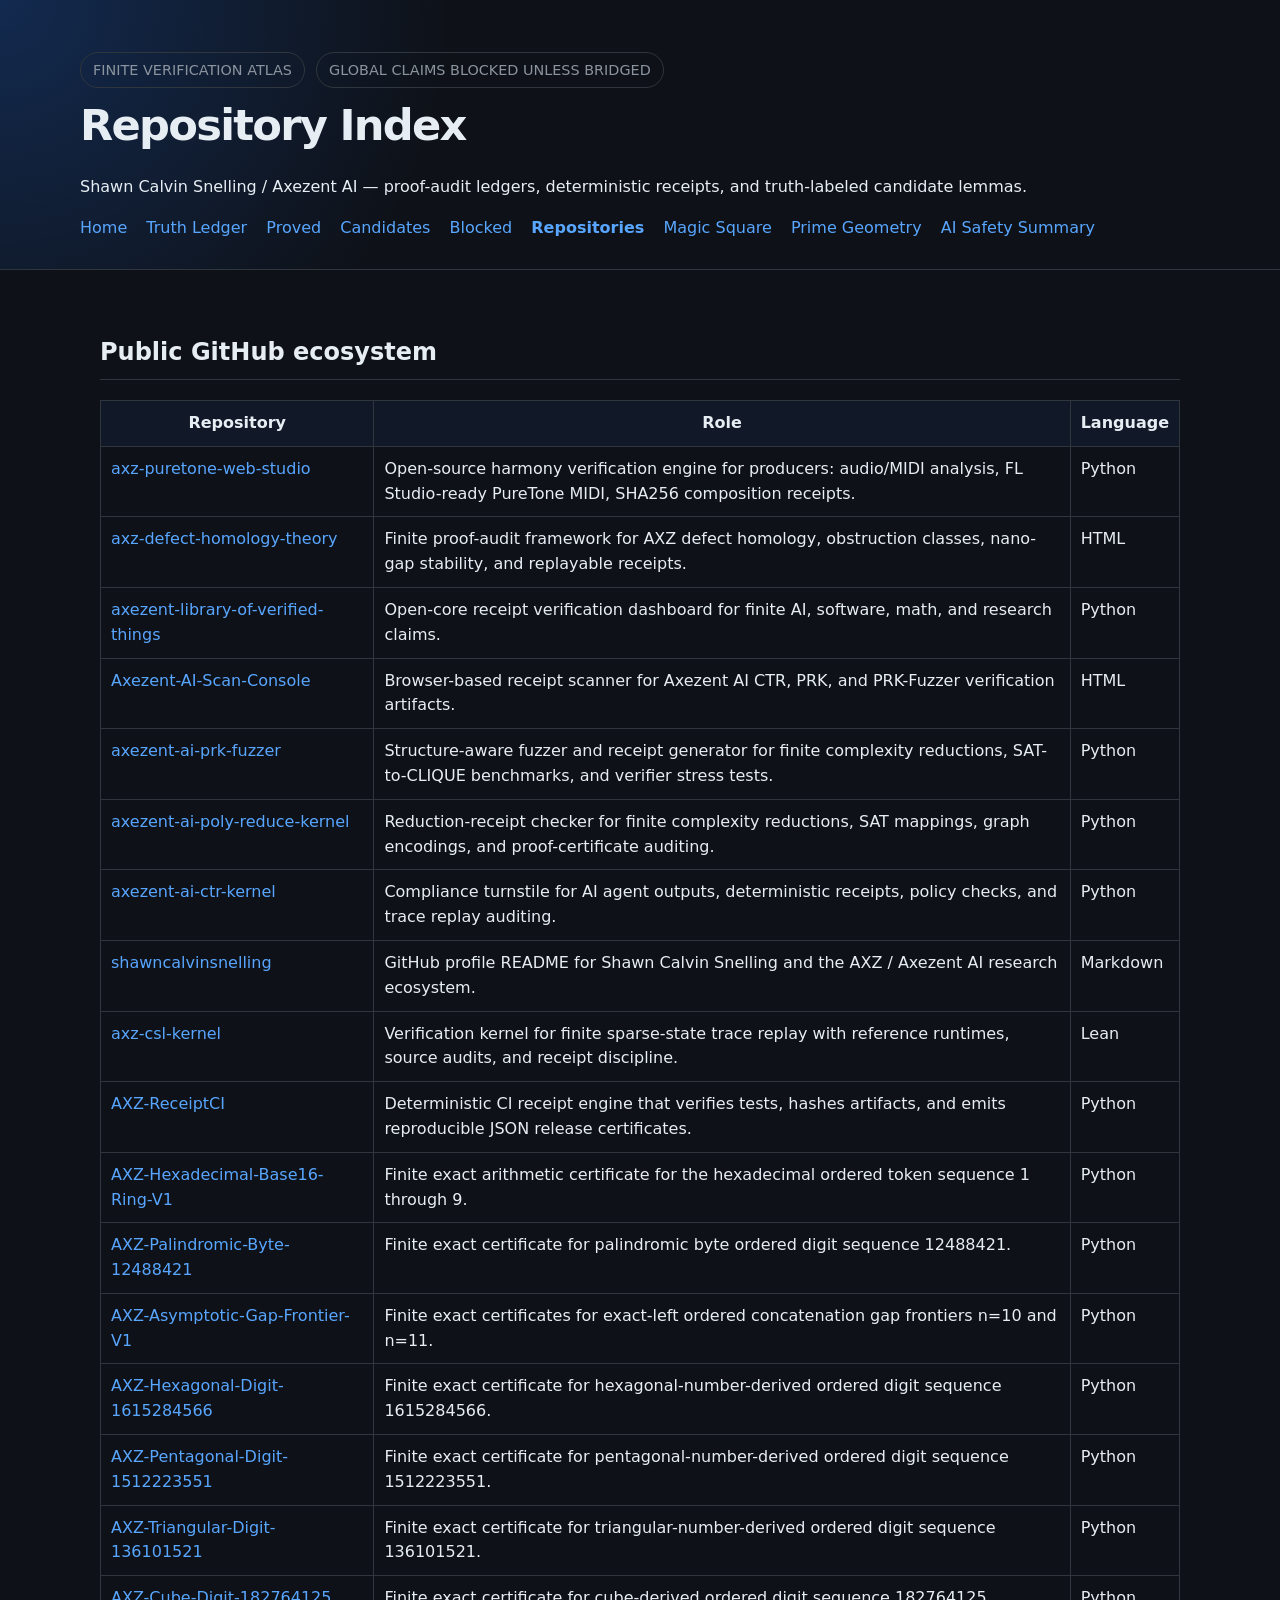
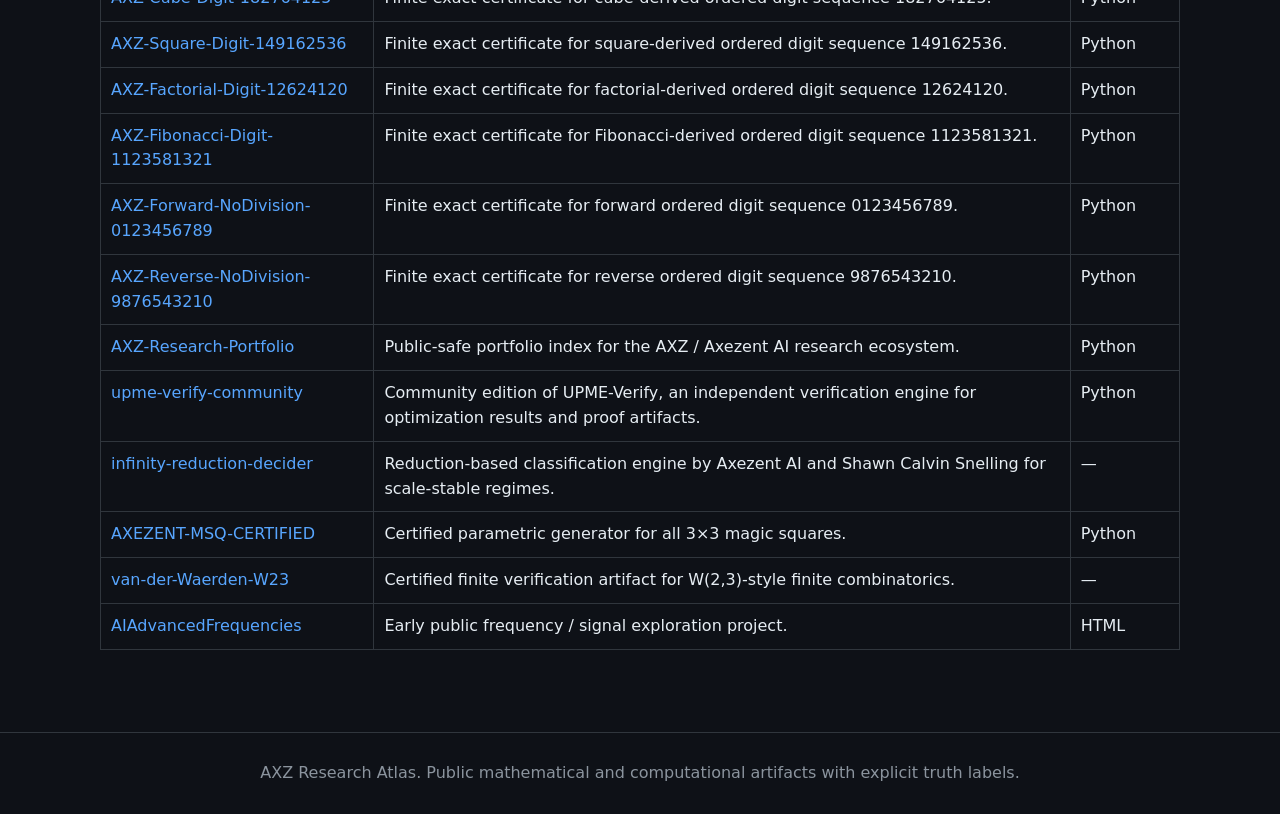
==== docs/pages/repositories.html @ 1f70be80 "Initial AXZ Research Atlas release Add GitHub Pages site, truth ledger, proved results, candidate le" ====
<!doctype html>
<html lang="en">
<head>
  <meta charset="utf-8">
  <title>Repository Index — AXZ Research Atlas</title>
  <meta name="viewport" content="width=device-width, initial-scale=1">
  <meta name="description" content="AXZ Research Atlas: finite verification, proof-audit ledgers, and reproducible research artifacts.">
  <link rel="stylesheet" href="../assets/style.css">
</head>
<body>
<header>
  <div class="hero">
    <div class="badge">FINITE VERIFICATION ATLAS</div>
    <div class="badge">GLOBAL CLAIMS BLOCKED UNLESS BRIDGED</div>
    <h1>Repository Index</h1>
    <p>Shawn Calvin Snelling / Axezent AI — proof-audit ledgers, deterministic receipts, and truth-labeled candidate lemmas.</p>

<nav>
  <a href="../index.html">Home</a>
  <a href="truth-ledger.html">Truth Ledger</a>
  <a href="proved.html">Proved</a>
  <a href="candidates.html">Candidates</a>
  <a href="blocked.html">Blocked</a>
  <a href="repositories.html" style="font-weight:700;">Repositories</a>
  <a href="magic-square.html">Magic Square</a>
  <a href="prime-geometry.html">Prime Geometry</a>
  <a href="safety.html">AI Safety Summary</a>
</nav>

  </div>
</header>
<main>
<h2>Public GitHub ecosystem</h2><table><tr><th>Repository</th><th>Role</th><th>Language</th></tr><tr><td><a href='https://github.com/shawncalvinsnelling/axz-puretone-web-studio'>axz-puretone-web-studio</a></td><td>Open-source harmony verification engine for producers: audio/MIDI analysis, FL Studio-ready PureTone MIDI, SHA256 composition receipts.</td><td>Python</td></tr><tr><td><a href='https://github.com/shawncalvinsnelling/axz-defect-homology-theory'>axz-defect-homology-theory</a></td><td>Finite proof-audit framework for AXZ defect homology, obstruction classes, nano-gap stability, and replayable receipts.</td><td>HTML</td></tr><tr><td><a href='https://github.com/shawncalvinsnelling/axezent-library-of-verified-things'>axezent-library-of-verified-things</a></td><td>Open-core receipt verification dashboard for finite AI, software, math, and research claims.</td><td>Python</td></tr><tr><td><a href='https://github.com/shawncalvinsnelling/Axezent-AI-Scan-Console'>Axezent-AI-Scan-Console</a></td><td>Browser-based receipt scanner for Axezent AI CTR, PRK, and PRK-Fuzzer verification artifacts.</td><td>HTML</td></tr><tr><td><a href='https://github.com/shawncalvinsnelling/axezent-ai-prk-fuzzer'>axezent-ai-prk-fuzzer</a></td><td>Structure-aware fuzzer and receipt generator for finite complexity reductions, SAT-to-CLIQUE benchmarks, and verifier stress tests.</td><td>Python</td></tr><tr><td><a href='https://github.com/shawncalvinsnelling/axezent-ai-poly-reduce-kernel'>axezent-ai-poly-reduce-kernel</a></td><td>Reduction-receipt checker for finite complexity reductions, SAT mappings, graph encodings, and proof-certificate auditing.</td><td>Python</td></tr><tr><td><a href='https://github.com/shawncalvinsnelling/axezent-ai-ctr-kernel'>axezent-ai-ctr-kernel</a></td><td>Compliance turnstile for AI agent outputs, deterministic receipts, policy checks, and trace replay auditing.</td><td>Python</td></tr><tr><td><a href='https://github.com/shawncalvinsnelling/shawncalvinsnelling'>shawncalvinsnelling</a></td><td>GitHub profile README for Shawn Calvin Snelling and the AXZ / Axezent AI research ecosystem.</td><td>Markdown</td></tr><tr><td><a href='https://github.com/shawncalvinsnelling/axz-csl-kernel'>axz-csl-kernel</a></td><td>Verification kernel for finite sparse-state trace replay with reference runtimes, source audits, and receipt discipline.</td><td>Lean</td></tr><tr><td><a href='https://github.com/shawncalvinsnelling/AXZ-ReceiptCI'>AXZ-ReceiptCI</a></td><td>Deterministic CI receipt engine that verifies tests, hashes artifacts, and emits reproducible JSON release certificates.</td><td>Python</td></tr><tr><td><a href='https://github.com/shawncalvinsnelling/AXZ-Hexadecimal-Base16-Ring-V1'>AXZ-Hexadecimal-Base16-Ring-V1</a></td><td>Finite exact arithmetic certificate for the hexadecimal ordered token sequence 1 through 9.</td><td>Python</td></tr><tr><td><a href='https://github.com/shawncalvinsnelling/AXZ-Palindromic-Byte-12488421'>AXZ-Palindromic-Byte-12488421</a></td><td>Finite exact certificate for palindromic byte ordered digit sequence 12488421.</td><td>Python</td></tr><tr><td><a href='https://github.com/shawncalvinsnelling/AXZ-Asymptotic-Gap-Frontier-V1'>AXZ-Asymptotic-Gap-Frontier-V1</a></td><td>Finite exact certificates for exact-left ordered concatenation gap frontiers n=10 and n=11.</td><td>Python</td></tr><tr><td><a href='https://github.com/shawncalvinsnelling/AXZ-Hexagonal-Digit-1615284566'>AXZ-Hexagonal-Digit-1615284566</a></td><td>Finite exact certificate for hexagonal-number-derived ordered digit sequence 1615284566.</td><td>Python</td></tr><tr><td><a href='https://github.com/shawncalvinsnelling/AXZ-Pentagonal-Digit-1512223551'>AXZ-Pentagonal-Digit-1512223551</a></td><td>Finite exact certificate for pentagonal-number-derived ordered digit sequence 1512223551.</td><td>Python</td></tr><tr><td><a href='https://github.com/shawncalvinsnelling/AXZ-Triangular-Digit-136101521'>AXZ-Triangular-Digit-136101521</a></td><td>Finite exact certificate for triangular-number-derived ordered digit sequence 136101521.</td><td>Python</td></tr><tr><td><a href='https://github.com/shawncalvinsnelling/AXZ-Cube-Digit-182764125'>AXZ-Cube-Digit-182764125</a></td><td>Finite exact certificate for cube-derived ordered digit sequence 182764125.</td><td>Python</td></tr><tr><td><a href='https://github.com/shawncalvinsnelling/AXZ-Square-Digit-149162536'>AXZ-Square-Digit-149162536</a></td><td>Finite exact certificate for square-derived ordered digit sequence 149162536.</td><td>Python</td></tr><tr><td><a href='https://github.com/shawncalvinsnelling/AXZ-Factorial-Digit-12624120'>AXZ-Factorial-Digit-12624120</a></td><td>Finite exact certificate for factorial-derived ordered digit sequence 12624120.</td><td>Python</td></tr><tr><td><a href='https://github.com/shawncalvinsnelling/AXZ-Fibonacci-Digit-1123581321'>AXZ-Fibonacci-Digit-1123581321</a></td><td>Finite exact certificate for Fibonacci-derived ordered digit sequence 1123581321.</td><td>Python</td></tr><tr><td><a href='https://github.com/shawncalvinsnelling/AXZ-Forward-NoDivision-0123456789'>AXZ-Forward-NoDivision-0123456789</a></td><td>Finite exact certificate for forward ordered digit sequence 0123456789.</td><td>Python</td></tr><tr><td><a href='https://github.com/shawncalvinsnelling/AXZ-Reverse-NoDivision-9876543210'>AXZ-Reverse-NoDivision-9876543210</a></td><td>Finite exact certificate for reverse ordered digit sequence 9876543210.</td><td>Python</td></tr><tr><td><a href='https://github.com/shawncalvinsnelling/AXZ-Research-Portfolio'>AXZ-Research-Portfolio</a></td><td>Public-safe portfolio index for the AXZ / Axezent AI research ecosystem.</td><td>Python</td></tr><tr><td><a href='https://github.com/shawncalvinsnelling/upme-verify-community'>upme-verify-community</a></td><td>Community edition of UPME-Verify, an independent verification engine for optimization results and proof artifacts.</td><td>Python</td></tr><tr><td><a href='https://github.com/shawncalvinsnelling/infinity-reduction-decider'>infinity-reduction-decider</a></td><td>Reduction-based classification engine by Axezent AI and Shawn Calvin Snelling for scale-stable regimes.</td><td>—</td></tr><tr><td><a href='https://github.com/shawncalvinsnelling/AXEZENT-MSQ-CERTIFIED'>AXEZENT-MSQ-CERTIFIED</a></td><td>Certified parametric generator for all 3×3 magic squares.</td><td>Python</td></tr><tr><td><a href='https://github.com/shawncalvinsnelling/van-der-Waerden-W23'>van-der-Waerden-W23</a></td><td>Certified finite verification artifact for W(2,3)-style finite combinatorics.</td><td>—</td></tr><tr><td><a href='https://github.com/shawncalvinsnelling/AIAdvancedFrequencies'>AIAdvancedFrequencies</a></td><td>Early public frequency / signal exploration project.</td><td>HTML</td></tr></table>
</main>
<footer>
  AXZ Research Atlas. Public mathematical and computational artifacts with explicit truth labels.
</footer>
</body>
</html>
---- docs/assets/style.css ----
:root {
  --bg: #0e1117;
  --panel: #161b22;
  --text: #e6edf3;
  --muted: #8b949e;
  --line: #30363d;
  --accent: #58a6ff;
  --ok: #3fb950;
  --warn: #d29922;
  --bad: #f85149;
}
* { box-sizing: border-box; }
body {
  margin: 0;
  font-family: Inter, ui-sans-serif, system-ui, -apple-system, BlinkMacSystemFont, "Segoe UI", sans-serif;
  background: var(--bg);
  color: var(--text);
  line-height: 1.55;
}
a { color: var(--accent); text-decoration: none; }
a:hover { text-decoration: underline; }
header {
  padding: 48px 24px 28px;
  border-bottom: 1px solid var(--line);
  background: radial-gradient(circle at top left, #1f6feb44, transparent 35%), var(--bg);
}
main { max-width: 1120px; margin: 0 auto; padding: 28px 20px 64px; }
.hero { max-width: 1120px; margin: 0 auto; }
.badge {
  display: inline-block;
  border: 1px solid var(--line);
  border-radius: 999px;
  padding: 6px 12px;
  color: var(--muted);
  font-size: 0.9rem;
  margin: 4px 6px 4px 0;
}
h1 { font-size: 2.7rem; margin: 0 0 8px; letter-spacing: -0.04em; }
h2 { margin-top: 36px; border-bottom: 1px solid var(--line); padding-bottom: 8px; }
.grid { display: grid; grid-template-columns: repeat(auto-fit, minmax(260px, 1fr)); gap: 16px; margin: 22px 0; }
.card {
  background: var(--panel);
  border: 1px solid var(--line);
  border-radius: 16px;
  padding: 18px;
}
.card h3 { margin-top: 0; }
code, pre {
  background: #0b0f14;
  border: 1px solid var(--line);
  border-radius: 8px;
}
code { padding: 2px 6px; }
pre { padding: 14px; overflow-x: auto; }
table { width: 100%; border-collapse: collapse; margin: 18px 0; }
th, td { border: 1px solid var(--line); padding: 10px; vertical-align: top; }
th { background: #111827; }
.status-proved { color: var(--ok); font-weight: 700; }
.status-candidate { color: var(--warn); font-weight: 700; }
.status-blocked { color: var(--bad); font-weight: 700; }
footer { border-top: 1px solid var(--line); color: var(--muted); padding: 28px 20px; text-align: center; }
nav a { margin-right: 14px; white-space: nowrap; }
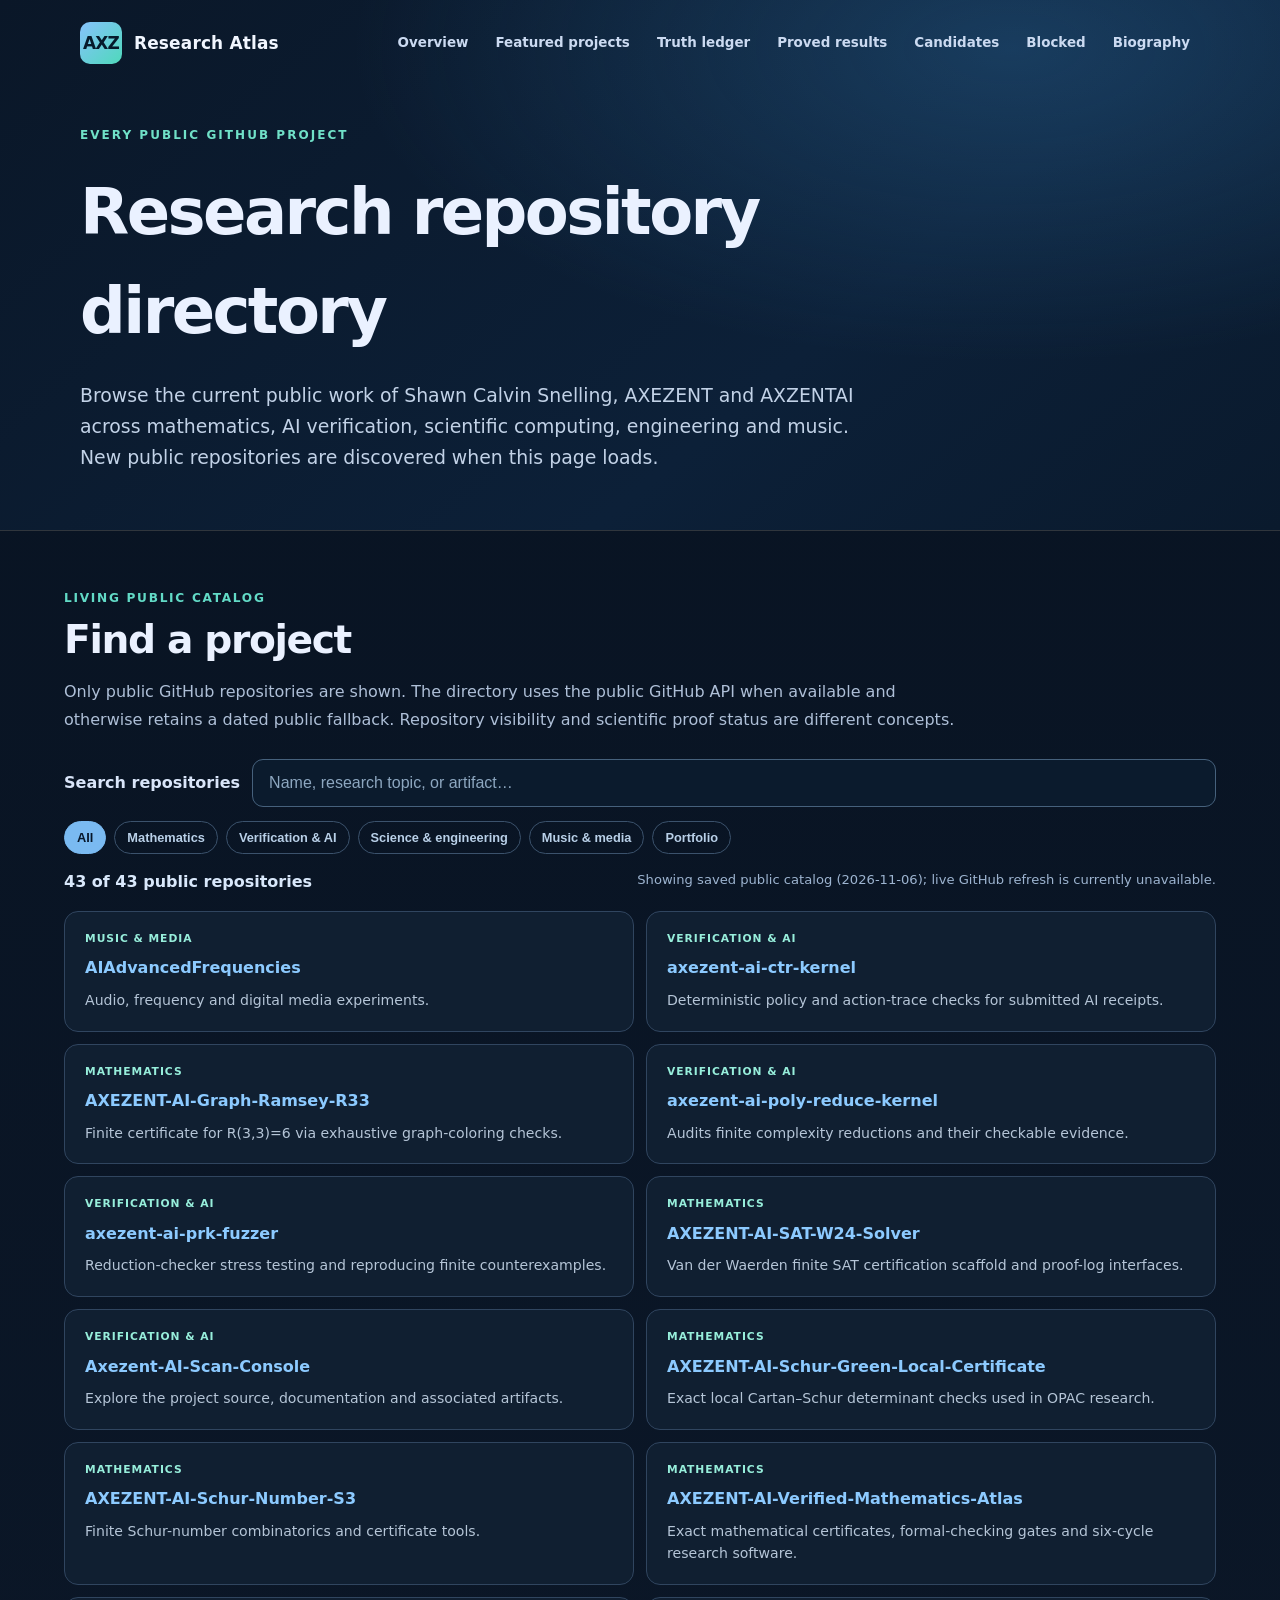
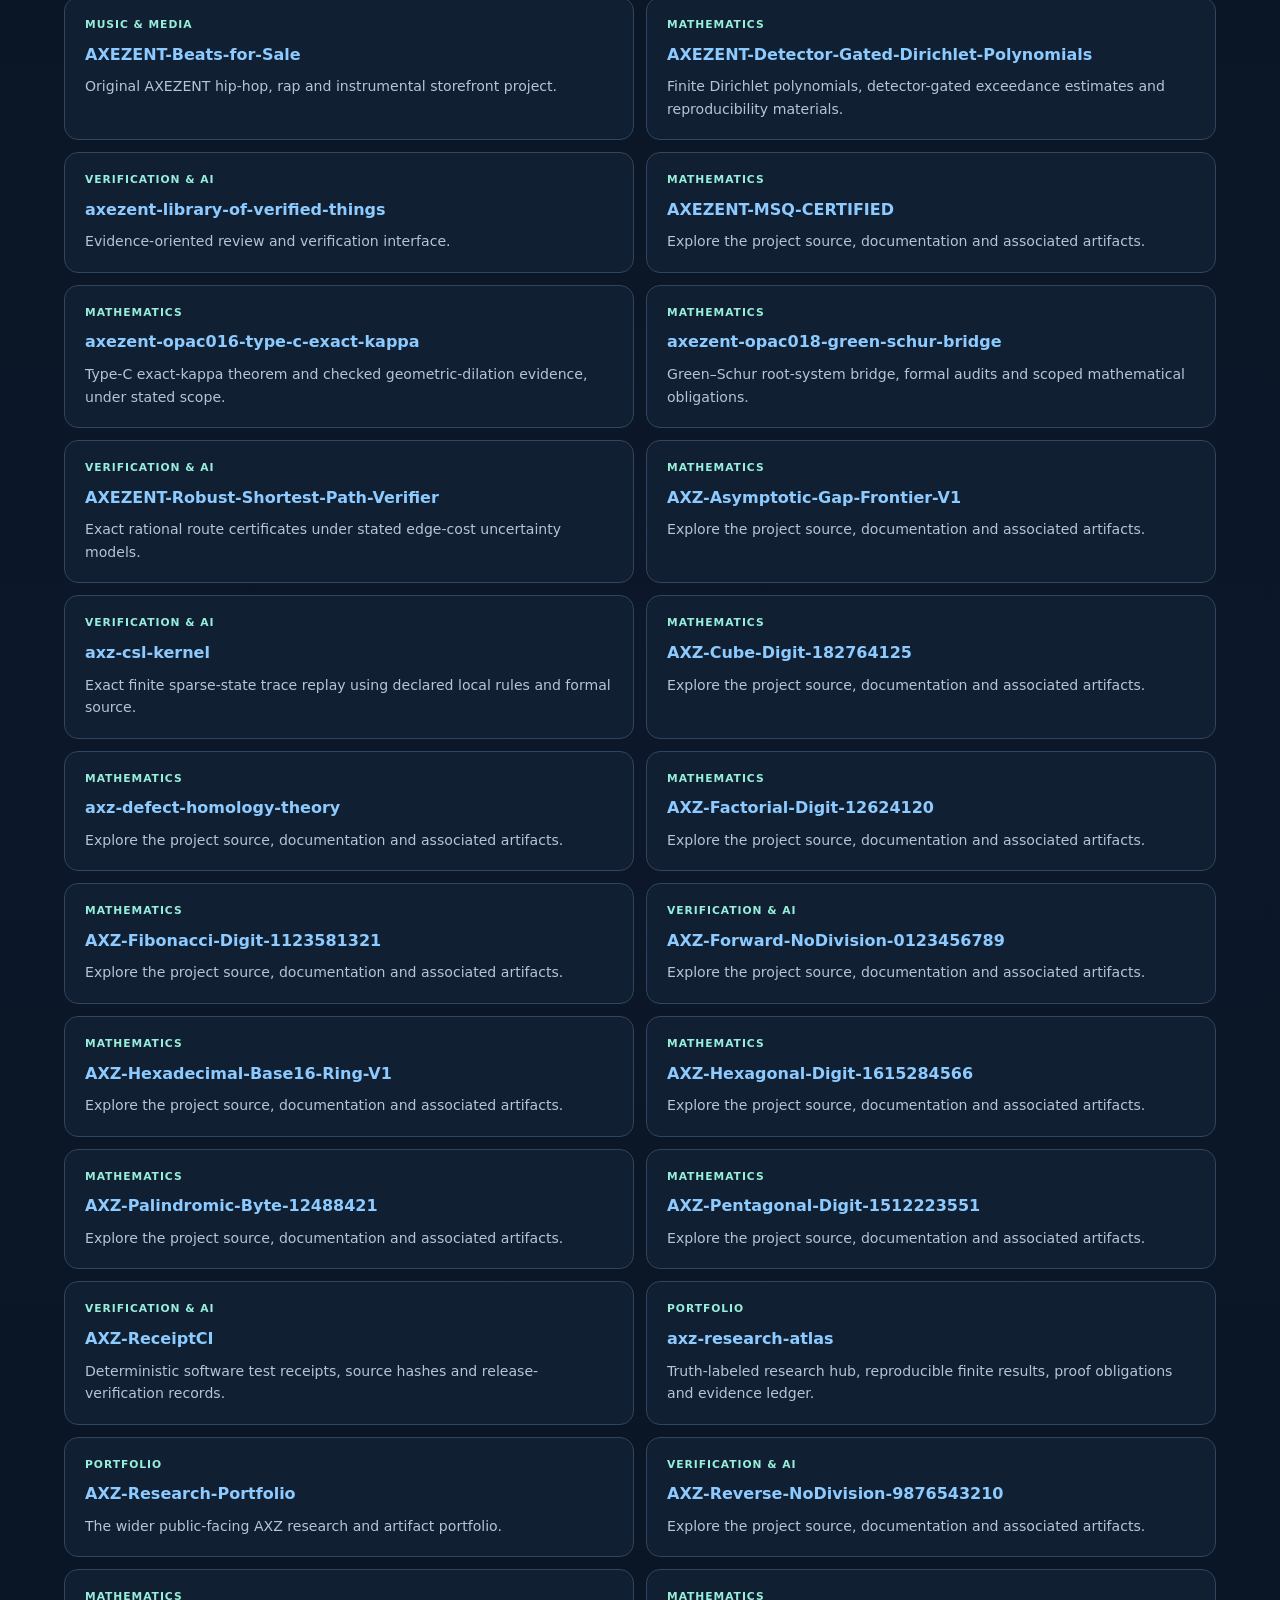
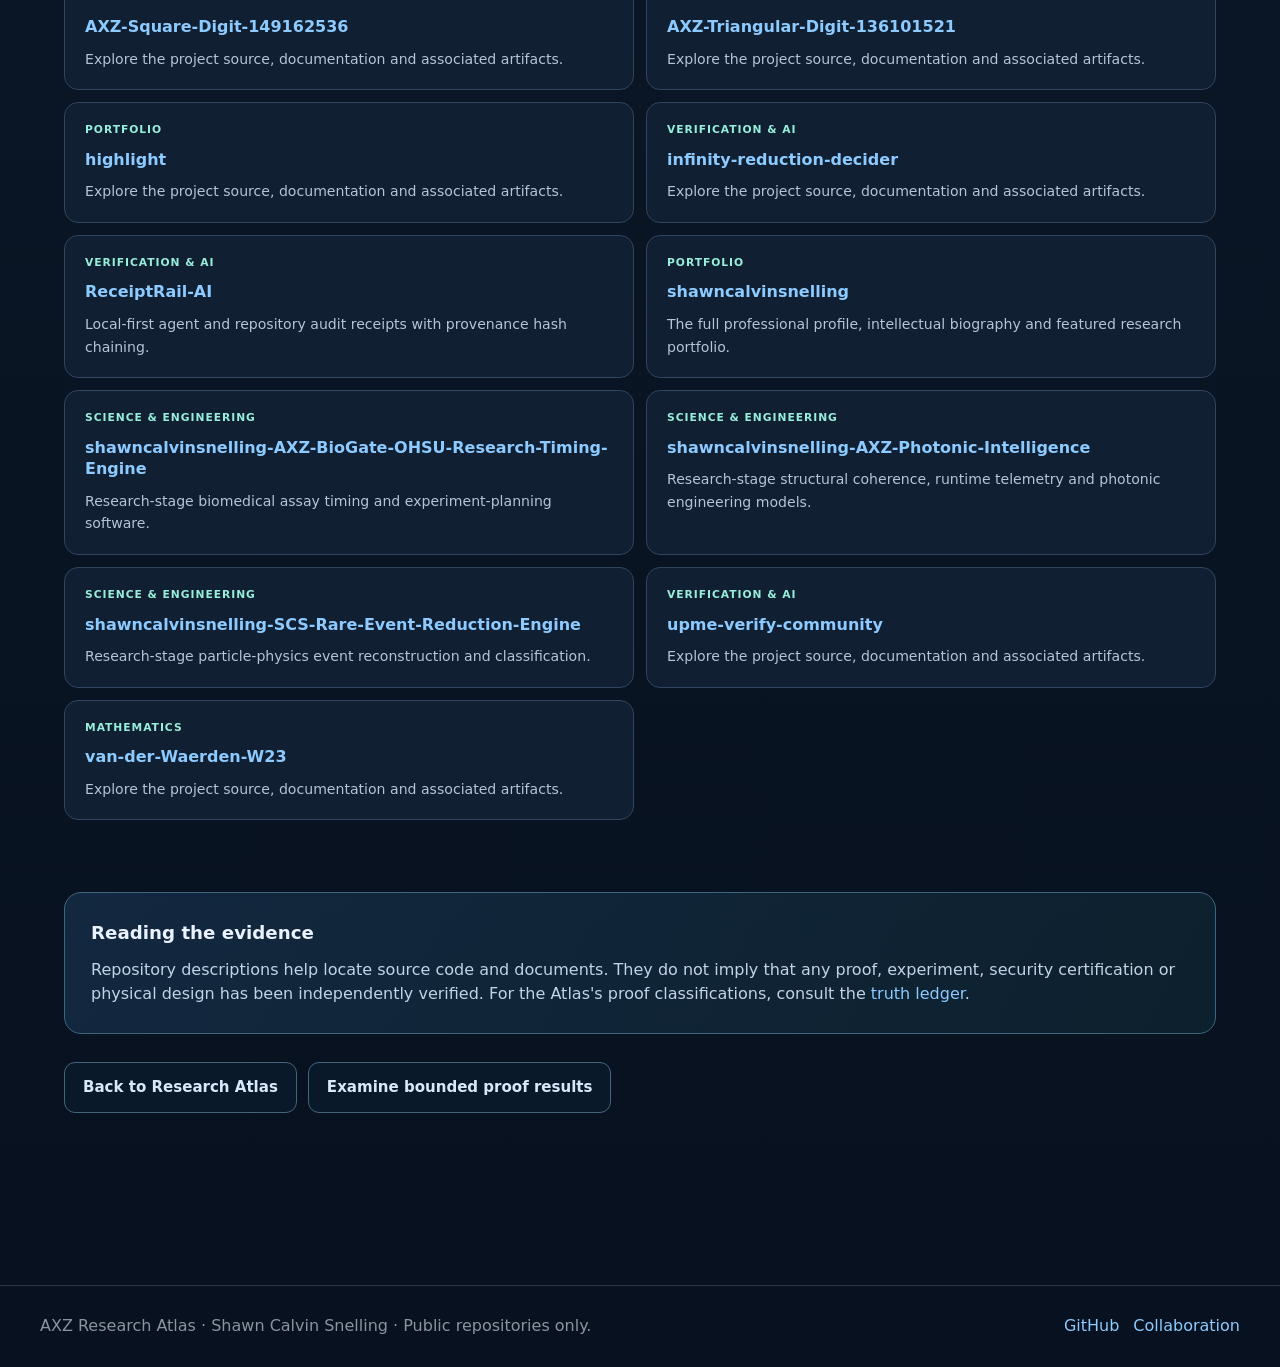
==== commit 62f29300: "Replace stale repository table with searchable live public directory" ====
--- a/docs/pages/repositories.html
+++ b/docs/pages/repositories.html
@@ -1,39 +1,53 @@
 <!doctype html>
 <html lang="en">
 <head>
-  <meta charset="utf-8">
-  <title>Repository Index — AXZ Research Atlas</title>
-  <meta name="viewport" content="width=device-width, initial-scale=1">
-  <meta name="description" content="AXZ Research Atlas: finite verification, proof-audit ledgers, and reproducible research artifacts.">
-  <link rel="stylesheet" href="../assets/style.css">
+<meta charset="utf-8">
+<meta name="viewport" content="width=device-width, initial-scale=1">
+<meta name="description" content="Search all public GitHub repositories in the AXZ Research Atlas, with live catalog refresh and saved public snapshot.">
+<meta name="theme-color" content="#081322">
+<title>Public Repository Directory | AXZ Research Atlas</title>
+<link rel="stylesheet" href="../assets/style.css">
+<script src="../assets/atlas.js" defer></script>
 </head>
-<body>
+<body class="atlas-directory">
+<a class="skip-link" href="#main">Skip to content</a>
 <header>
-  <div class="hero">
-    <div class="badge">FINITE VERIFICATION ATLAS</div>
-    <div class="badge">GLOBAL CLAIMS BLOCKED UNLESS BRIDGED</div>
-    <h1>Repository Index</h1>
-    <p>Shawn Calvin Snelling / Axezent AI — proof-audit ledgers, deterministic receipts, and truth-labeled candidate lemmas.</p>
-
-<nav>
-  <a href="../index.html">Home</a>
-  <a href="truth-ledger.html">Truth Ledger</a>
-  <a href="proved.html">Proved</a>
-  <a href="candidates.html">Candidates</a>
-  <a href="blocked.html">Blocked</a>
-  <a href="repositories.html" style="font-weight:700;">Repositories</a>
-  <a href="magic-square.html">Magic Square</a>
-  <a href="prime-geometry.html">Prime Geometry</a>
-  <a href="safety.html">AI Safety Summary</a>
-</nav>
-
+<div class="hero">
+  <div class="atlas-topbar">
+    <a class="atlas-brand" href="../index.html"><span class="brand-mark">AXZ</span><span>Research Atlas</span></a>
+    <nav class="atlas-navigation" aria-label="Research Atlas navigation">
+      <a href="../index.html">Overview</a><a href="../index.html#spotlight">Featured projects</a>
+      <a href="truth-ledger.html">Truth ledger</a><a href="proved.html">Proved results</a>
+      <a href="candidates.html">Candidates</a><a href="blocked.html">Blocked</a>
+      <a href="https://github.com/shawncalvinsnelling/shawncalvinsnelling/blob/main/BIOGRAPHY.md">Biography</a>
+    </nav>
   </div>
+  <div style="margin:62px 0 15px">
+    <p class="eyebrow">Every public GitHub project</p>
+    <h1 style="font-size:clamp(2.5rem,5vw,4.5rem);max-width:890px">Research repository directory</h1>
+    <p class="lead">Browse the current public work of Shawn Calvin Snelling, AXEZENT and AXZENTAI across mathematics, AI verification, scientific computing, engineering and music. New public repositories are discovered when this page loads.</p>
+  </div>
+</div>
 </header>
-<main>
-<h2>Public GitHub ecosystem</h2><table><tr><th>Repository</th><th>Role</th><th>Language</th></tr><tr><td><a href='https://github.com/shawncalvinsnelling/axz-puretone-web-studio'>axz-puretone-web-studio</a></td><td>Open-source harmony verification engine for producers: audio/MIDI analysis, FL Studio-ready PureTone MIDI, SHA256 composition receipts.</td><td>Python</td></tr><tr><td><a href='https://github.com/shawncalvinsnelling/axz-defect-homology-theory'>axz-defect-homology-theory</a></td><td>Finite proof-audit framework for AXZ defect homology, obstruction classes, nano-gap stability, and replayable receipts.</td><td>HTML</td></tr><tr><td><a href='https://github.com/shawncalvinsnelling/axezent-library-of-verified-things'>axezent-library-of-verified-things</a></td><td>Open-core receipt verification dashboard for finite AI, software, math, and research claims.</td><td>Python</td></tr><tr><td><a href='https://github.com/shawncalvinsnelling/Axezent-AI-Scan-Console'>Axezent-AI-Scan-Console</a></td><td>Browser-based receipt scanner for Axezent AI CTR, PRK, and PRK-Fuzzer verification artifacts.</td><td>HTML</td></tr><tr><td><a href='https://github.com/shawncalvinsnelling/axezent-ai-prk-fuzzer'>axezent-ai-prk-fuzzer</a></td><td>Structure-aware fuzzer and receipt generator for finite complexity reductions, SAT-to-CLIQUE benchmarks, and verifier stress tests.</td><td>Python</td></tr><tr><td><a href='https://github.com/shawncalvinsnelling/axezent-ai-poly-reduce-kernel'>axezent-ai-poly-reduce-kernel</a></td><td>Reduction-receipt checker for finite complexity reductions, SAT mappings, graph encodings, and proof-certificate auditing.</td><td>Python</td></tr><tr><td><a href='https://github.com/shawncalvinsnelling/axezent-ai-ctr-kernel'>axezent-ai-ctr-kernel</a></td><td>Compliance turnstile for AI agent outputs, deterministic receipts, policy checks, and trace replay auditing.</td><td>Python</td></tr><tr><td><a href='https://github.com/shawncalvinsnelling/shawncalvinsnelling'>shawncalvinsnelling</a></td><td>GitHub profile README for Shawn Calvin Snelling and the AXZ / Axezent AI research ecosystem.</td><td>Markdown</td></tr><tr><td><a href='https://github.com/shawncalvinsnelling/axz-csl-kernel'>axz-csl-kernel</a></td><td>Verification kernel for finite sparse-state trace replay with reference runtimes, source audits, and receipt discipline.</td><td>Lean</td></tr><tr><td><a href='https://github.com/shawncalvinsnelling/AXZ-ReceiptCI'>AXZ-ReceiptCI</a></td><td>Deterministic CI receipt engine that verifies tests, hashes artifacts, and emits reproducible JSON release certificates.</td><td>Python</td></tr><tr><td><a href='https://github.com/shawncalvinsnelling/AXZ-Hexadecimal-Base16-Ring-V1'>AXZ-Hexadecimal-Base16-Ring-V1</a></td><td>Finite exact arithmetic certificate for the hexadecimal ordered token sequence 1 through 9.</td><td>Python</td></tr><tr><td><a href='https://github.com/shawncalvinsnelling/AXZ-Palindromic-Byte-12488421'>AXZ-Palindromic-Byte-12488421</a></td><td>Finite exact certificate for palindromic byte ordered digit sequence 12488421.</td><td>Python</td></tr><tr><td><a href='https://github.com/shawncalvinsnelling/AXZ-Asymptotic-Gap-Frontier-V1'>AXZ-Asymptotic-Gap-Frontier-V1</a></td><td>Finite exact certificates for exact-left ordered concatenation gap frontiers n=10 and n=11.</td><td>Python</td></tr><tr><td><a href='https://github.com/shawncalvinsnelling/AXZ-Hexagonal-Digit-1615284566'>AXZ-Hexagonal-Digit-1615284566</a></td><td>Finite exact certificate for hexagonal-number-derived ordered digit sequence 1615284566.</td><td>Python</td></tr><tr><td><a href='https://github.com/shawncalvinsnelling/AXZ-Pentagonal-Digit-1512223551'>AXZ-Pentagonal-Digit-1512223551</a></td><td>Finite exact certificate for pentagonal-number-derived ordered digit sequence 1512223551.</td><td>Python</td></tr><tr><td><a href='https://github.com/shawncalvinsnelling/AXZ-Triangular-Digit-136101521'>AXZ-Triangular-Digit-136101521</a></td><td>Finite exact certificate for triangular-number-derived ordered digit sequence 136101521.</td><td>Python</td></tr><tr><td><a href='https://github.com/shawncalvinsnelling/AXZ-Cube-Digit-182764125'>AXZ-Cube-Digit-182764125</a></td><td>Finite exact certificate for cube-derived ordered digit sequence 182764125.</td><td>Python</td></tr><tr><td><a href='https://github.com/shawncalvinsnelling/AXZ-Square-Digit-149162536'>AXZ-Square-Digit-149162536</a></td><td>Finite exact certificate for square-derived ordered digit sequence 149162536.</td><td>Python</td></tr><tr><td><a href='https://github.com/shawncalvinsnelling/AXZ-Factorial-Digit-12624120'>AXZ-Factorial-Digit-12624120</a></td><td>Finite exact certificate for factorial-derived ordered digit sequence 12624120.</td><td>Python</td></tr><tr><td><a href='https://github.com/shawncalvinsnelling/AXZ-Fibonacci-Digit-1123581321'>AXZ-Fibonacci-Digit-1123581321</a></td><td>Finite exact certificate for Fibonacci-derived ordered digit sequence 1123581321.</td><td>Python</td></tr><tr><td><a href='https://github.com/shawncalvinsnelling/AXZ-Forward-NoDivision-0123456789'>AXZ-Forward-NoDivision-0123456789</a></td><td>Finite exact certificate for forward ordered digit sequence 0123456789.</td><td>Python</td></tr><tr><td><a href='https://github.com/shawncalvinsnelling/AXZ-Reverse-NoDivision-9876543210'>AXZ-Reverse-NoDivision-9876543210</a></td><td>Finite exact certificate for reverse ordered digit sequence 9876543210.</td><td>Python</td></tr><tr><td><a href='https://github.com/shawncalvinsnelling/AXZ-Research-Portfolio'>AXZ-Research-Portfolio</a></td><td>Public-safe portfolio index for the AXZ / Axezent AI research ecosystem.</td><td>Python</td></tr><tr><td><a href='https://github.com/shawncalvinsnelling/upme-verify-community'>upme-verify-community</a></td><td>Community edition of UPME-Verify, an independent verification engine for optimization results and proof artifacts.</td><td>Python</td></tr><tr><td><a href='https://github.com/shawncalvinsnelling/infinity-reduction-decider'>infinity-reduction-decider</a></td><td>Reduction-based classification engine by Axezent AI and Shawn Calvin Snelling for scale-stable regimes.</td><td>—</td></tr><tr><td><a href='https://github.com/shawncalvinsnelling/AXEZENT-MSQ-CERTIFIED'>AXEZENT-MSQ-CERTIFIED</a></td><td>Certified parametric generator for all 3×3 magic squares.</td><td>Python</td></tr><tr><td><a href='https://github.com/shawncalvinsnelling/van-der-Waerden-W23'>van-der-Waerden-W23</a></td><td>Certified finite verification artifact for W(2,3)-style finite combinatorics.</td><td>—</td></tr><tr><td><a href='https://github.com/shawncalvinsnelling/AIAdvancedFrequencies'>AIAdvancedFrequencies</a></td><td>Early public frequency / signal exploration project.</td><td>HTML</td></tr></table>
+<main id="main">
+<section class="atlas-section" id="catalog">
+  <p class="section-kicker">Living public catalog</p>
+  <h2>Find a project</h2>
+  <p class="section-intro">Only public GitHub repositories are shown. The directory uses the public GitHub API when available and otherwise retains a dated public fallback. Repository visibility and scientific proof status are different concepts.</p>
+  <div class="catalog-toolbar">
+    <div class="catalog-search"><label for="repo-search">Search repositories</label><input id="repo-search" type="search" placeholder="Name, research topic, or artifact…" autocomplete="off"></div>
+    <div id="category-filters" class="category-filters" role="group" aria-label="Filter repository categories"></div>
+  </div>
+  <div class="catalog-meta"><span id="repo-count" class="count" aria-live="polite">Loading public snapshot…</span><span id="source-note" class="note" aria-live="polite">Checking public GitHub data…</span></div>
+  <div id="repo-results" class="repository-grid" aria-label="Public GitHub repositories"></div>
+  <p id="repo-empty" class="catalog-empty" hidden>No matching public repositories.</p>
+  <noscript><p>JavaScript is required for live filtering. <a href="https://github.com/shawncalvinsnelling?tab=repositories">Browse public repositories directly on GitHub.</a></p></noscript>
+</section>
+<section class="atlas-section">
+  <div class="principle"><strong>Reading the evidence</strong><p>Repository descriptions help locate source code and documents. They do not imply that any proof, experiment, security certification or physical design has been independently verified. For the Atlas's proof classifications, consult the <a href="truth-ledger.html">truth ledger</a>.</p></div>
+  <div class="cta-row"><a class="cta secondary" href="../index.html">Back to Research Atlas</a><a class="cta secondary" href="proved.html">Examine bounded proof results</a></div>
+</section>
 </main>
-<footer>
-  AXZ Research Atlas. Public mathematical and computational artifacts with explicit truth labels.
-</footer>
+<footer><div class="atlas-footer"><p>AXZ Research Atlas · Shawn Calvin Snelling · Public repositories only.</p><div><a href="https://github.com/shawncalvinsnelling">GitHub</a><a href="mailto:axezentai@gmail.com">Collaboration</a></div></div></footer>
 </body>
-</html>
+</html>
--- a/docs/assets/style.css
+++ b/docs/assets/style.css
@@ -60,3 +60,83 @@
 .status-blocked { color: var(--bad); font-weight: 700; }
 footer { border-top: 1px solid var(--line); color: var(--muted); padding: 28px 20px; text-align: center; }
 nav a { margin-right: 14px; white-space: nowrap; }
+
+
+/* 2026 Research Atlas expansion — scoped styles; legacy evidence pages retained. */
+:root { --atlas-ink:#eaf1ff; --atlas-mute:#a5b6cf; --atlas-navy:#0a1424; --atlas-panel:#122238; --atlas-border:#2b425d; --atlas-blue:#7cbdff; --atlas-teal:#57dcc8; }
+html { scroll-behavior:smooth; }
+body.atlas-home, body.atlas-directory { background:linear-gradient(180deg,#081322 0%,#0c1829 52%,#07111f 100%); color:var(--atlas-ink); }
+.atlas-home a, .atlas-directory a { color:#8ccaff; }
+.atlas-home a:focus-visible, .atlas-directory a:focus-visible, .atlas-home button:focus-visible, .atlas-directory button:focus-visible, .atlas-home input:focus-visible, .atlas-directory input:focus-visible { outline:3px solid #a3f6e6; outline-offset:3px; }
+.skip-link { position:absolute; top:-100px; left:14px; padding:12px; background:#fff; color:#061426!important; z-index:50; }
+.skip-link:focus { top:10px; }
+.atlas-topbar { max-width:1200px; margin:auto; display:flex; align-items:center; justify-content:space-between; gap:18px; }
+.atlas-brand { font-weight:900; color:#f1f6ff!important; font-size:1.06rem; letter-spacing:.01em; text-decoration:none; display:inline-flex; gap:12px; align-items:center; }
+.brand-mark { display:inline-flex; align-items:center; justify-content:center; border-radius:10px; width:42px; height:42px; background:linear-gradient(135deg,#86c2fc,#4fd9bb); color:#061a2b; font-weight:900; letter-spacing:-.05em; }
+.atlas-navigation { display:flex; flex-wrap:wrap; gap:7px; align-items:center; }
+.atlas-navigation a { font-size:.84rem; font-weight:650; color:#cbdaf1; margin:0; padding:8px 10px; border-radius:9px; }
+.atlas-navigation a:hover { background:rgba(116,175,227,.14); text-decoration:none; }
+.atlas-home header, .atlas-directory header { padding:22px 24px 38px; background:radial-gradient(ellipse at 79% 9%,rgba(42,101,150,.42),transparent 46%),linear-gradient(140deg,#0a1728,#0c2038 64%,#0a1a2d); }
+.atlas-hero { display:grid; grid-template-columns:1.6fr .85fr; align-items:center; gap:36px; margin-top:68px; padding-bottom:22px; }
+.eyebrow { font-size:.75rem; letter-spacing:.17em; color:#70e1c8; font-weight:850; text-transform:uppercase; margin:0 0 18px; }
+.atlas-hero h1 { font-size:clamp(2.7rem,5.8vw,5.4rem); line-height:1.025; letter-spacing:-.065em; max-width:900px; margin:0 0 22px; }
+.atlas-hero .hero-emphasis { color:#86c6ff; }
+.lead { font-size:1.18rem; line-height:1.65; color:#c2d2e7; max-width:780px; }
+.cta-row { display:flex; flex-wrap:wrap; gap:11px; margin:28px 0 0; }
+.cta { display:inline-flex; align-items:center; gap:6px; padding:13px 18px; border-radius:11px; font-size:.94rem; font-weight:800; text-decoration:none!important; }
+.cta.primary { background:#81c7ff; color:#06182d!important; }
+.cta.secondary { border:1px solid #44637d; background:rgba(10,30,49,.6); color:#d7e8fb!important; }
+.vision-panel { padding:28px; background:rgba(21,43,67,.74); border:1px solid #43617c; border-radius:20px; box-shadow:0 26px 75px #040d1990; }
+.vision-panel .mini-title { color:#91a9c8; text-transform:uppercase; font-size:.76rem; font-weight:800; letter-spacing:.13em; }
+.vision-panel .number { font-size:4.3rem; font-weight:900; line-height:1; margin:10px 0; color:#dbf0ff; letter-spacing:-.06em; }
+.vision-panel p { color:#aebfda; margin:5px 0 18px; }
+.vision-rule { border-top:1px solid #3b5672; margin:20px 0; }
+.atlas-home main, .atlas-directory main { max-width:1200px; padding:58px 24px 100px; }
+.section-kicker { font-size:.76rem; letter-spacing:.14em; text-transform:uppercase; font-weight:900; color:#62dac6; margin:0 0 8px; }
+.atlas-home h2, .atlas-directory h2 { font-size:clamp(1.7rem,3.1vw,2.45rem); line-height:1.2; border:0; padding:0; margin:0 0 15px; letter-spacing:-.035em; }
+.section-intro { color:#aebfd7; max-width:900px; margin:0 0 25px; line-height:1.75; }
+.atlas-section { margin-bottom:72px; scroll-margin-top:30px; }
+.pillar-grid { display:grid; grid-template-columns:repeat(3,minmax(0,1fr)); gap:17px; }
+.pillar { background:linear-gradient(160deg,#152941,#102037); border:1px solid #2b4966; border-radius:17px; padding:24px; min-height:206px; }
+.pillar .serial { font-weight:900; font-size:.75rem; color:#5fe2cc; letter-spacing:.15em; }
+.pillar h3 { font-size:1.25rem; margin:17px 0 9px; }
+.pillar p { font-size:.94rem; line-height:1.65; color:#aebdd4; margin:0; }
+.spotlight-grid { display:grid; grid-template-columns:repeat(3,minmax(0,1fr)); gap:17px; }
+.spotlight-card { background:#102237; border:1px solid #294661; border-radius:17px; padding:23px; display:flex; flex-direction:column; }
+.spotlight-card .type { text-transform:uppercase; font-size:.72rem; font-weight:850; letter-spacing:.12em; color:#71dcc7; }
+.spotlight-card h3 { margin:12px 0 9px; font-size:1.12rem; line-height:1.34; }
+.spotlight-card p { color:#afc0d7; flex:1; font-size:.93rem; line-height:1.6; }
+.spotlight-card a { font-weight:800; }
+.principle { background:linear-gradient(115deg,rgba(48,99,146,.27),rgba(25,70,79,.27)); border:1px solid #3b667d; border-radius:17px; padding:26px; margin:22px 0; }
+.principle strong { display:block; margin-bottom:10px; font-size:1.14rem; }
+.principle p { margin:0; color:#c1d3e7; }
+.catalog-toolbar { display:grid; grid-template-columns:1fr; gap:14px; }
+.catalog-search { display:flex; align-items:center; gap:12px; }
+.catalog-search label { font-weight:750; color:#d9e5f9; }
+.catalog-search input { flex:1; width:100%; min-width:0; padding:14px 16px; border-radius:11px; border:1px solid #46617c; background:#0b1b2d; color:#f5f8ff; font-size:1rem; }
+.catalog-search input::placeholder { color:#8da7c0; }
+.category-filters { display:flex; flex-wrap:wrap; gap:8px; }
+.filter-chip { border:1px solid #3b526c; padding:8px 12px; color:#b9d0e8; background:transparent; border-radius:999px; cursor:pointer; font-weight:760; font-size:.8rem; }
+.filter-chip:hover { background:#17364b; }
+.filter-chip.is-active { background:#7abaf1; color:#06172a; border-color:#7abaf1; }
+.catalog-meta { display:flex; justify-content:space-between; align-items:start; gap:14px; flex-wrap:wrap; margin:16px 0; }
+.catalog-meta .count { font-weight:850; color:#d9e8fb; }
+.catalog-meta .note { color:#9db4d0; max-width:720px; font-size:.82rem; }
+.repository-grid { display:grid; grid-template-columns:repeat(2,minmax(0,1fr)); gap:12px; }
+.repository-card { background:#101f31; border:1px solid #30455f; border-radius:14px; padding:19px 20px; }
+.repository-card:hover { border-color:#6099ca; background:#142a41; }
+.repository-card-top { display:flex; align-items:start; flex-direction:column; gap:10px; overflow-wrap:anywhere; }
+.topic-pill { color:#97eedb; font-size:.67rem; font-weight:800; text-transform:uppercase; letter-spacing:.09em; }
+.repository-title { font-size:1rem; font-weight:820; line-height:1.35; }
+.repository-summary { margin:10px 0 0; color:#b5c5d7; font-size:.88rem; line-height:1.6; overflow-wrap:anywhere; }
+.repository-date { font-size:.75rem; color:#839bb3; margin:10px 0 0; }
+.catalog-empty { padding:30px; border:1px dashed #45617f; border-radius:12px; }
+.atlas-links { display:grid; grid-template-columns:repeat(4,minmax(0,1fr)); gap:12px; }
+.atlas-links a { display:block; padding:15px; border:1px solid #31526b; border-radius:11px; background:#122338; font-weight:720; }
+.atlas-links a:hover { background:#1b3750; }
+.atlas-footer { max-width:1200px; margin:auto; display:flex; justify-content:space-between; gap:20px; text-align:left; }
+.atlas-footer p { margin:0; }
+.atlas-footer a { margin-left:14px; }
+@media (max-width:960px) { .atlas-hero { grid-template-columns:1fr; gap:20px; margin-top:46px; } .vision-panel { max-width:450px; } .pillar-grid,.spotlight-grid { grid-template-columns:repeat(2,minmax(0,1fr)); } .atlas-links {grid-template-columns:repeat(2,minmax(0,1fr));}}
+@media (max-width:640px) { .atlas-home header,.atlas-directory header { padding:16px 15px 28px; } .atlas-navigation {margin-top:16px;} .atlas-topbar {display:block;} .atlas-navigation a {font-size:.78rem; padding:7px 8px;} .atlas-home main,.atlas-directory main {padding:36px 16px 78px;} .pillar-grid,.spotlight-grid,.repository-grid,.atlas-links {grid-template-columns:1fr;} .vision-panel .number {font-size:3.3rem;} .catalog-search {display:block;} .catalog-search label {display:block;margin-bottom:7px;} .atlas-footer {display:block;} .atlas-footer a {margin:0 12px 0 0;} }
+@media (prefers-reduced-motion: reduce) { html { scroll-behavior:auto; } }
